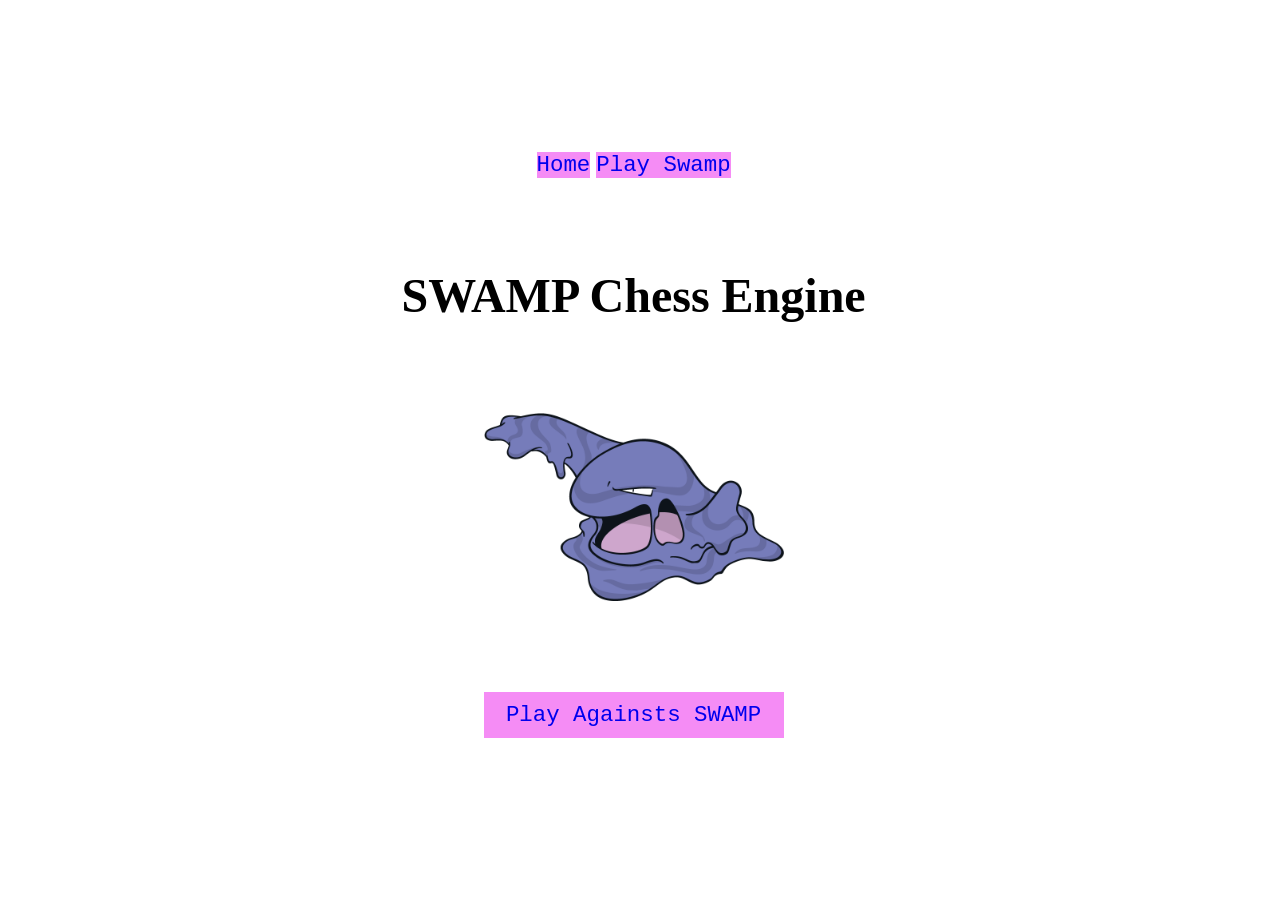
==== index.html @ 95b727c0 "commit message" ====
<!DOCTYPE html>
<html lang="en">
<head>
    <meta charset="UTF-8">
    <meta name="viewport" content="width=device-width, initial-scale=1.0">
    <link rel="stylesheet" href="./css/index.css">

    <title>Swamp Chess Engine</title>
</head>
<body>

    <header>

        <a href="./index.html">Home</a>
        <a href="./swampMenu.html">Play Swamp</a>

    </header>


    <h1>SWAMP Chess Engine</h1>
    <img src="./images/swamp.png" alt="SWAMP LOGO">
    <div>
    <a href="./swampMenu.html">Play Againsts SWAMP</a>
    </div>


</body>
</html>
---- css/index.css ----
*{
    margin  :0px;
    padding :0px;
    overflow: hidden;
}


body{
    width: 99vw;
    height: 99vh;
    display: flex;
    flex-direction: column;
    justify-content: center;
    align-items: center;
    gap: 10vh;

}

a{

    width: max(23vw , 300px);
    padding: 10px 0px;
    background: rgb(245, 140, 245);
    text-align: center;
    text-justify: center;
    text-decoration: none;
    font-size: 1.4rem;
    font-family: 'Courier New', Courier, monospace;
    border: 1px solid white;
}

div{
    display: flex;
    flex-direction: column;
}

img{
    width: max(20vw , 300px) ;

}


h1{
    font-size: 3rem;
    text-align: center;
}
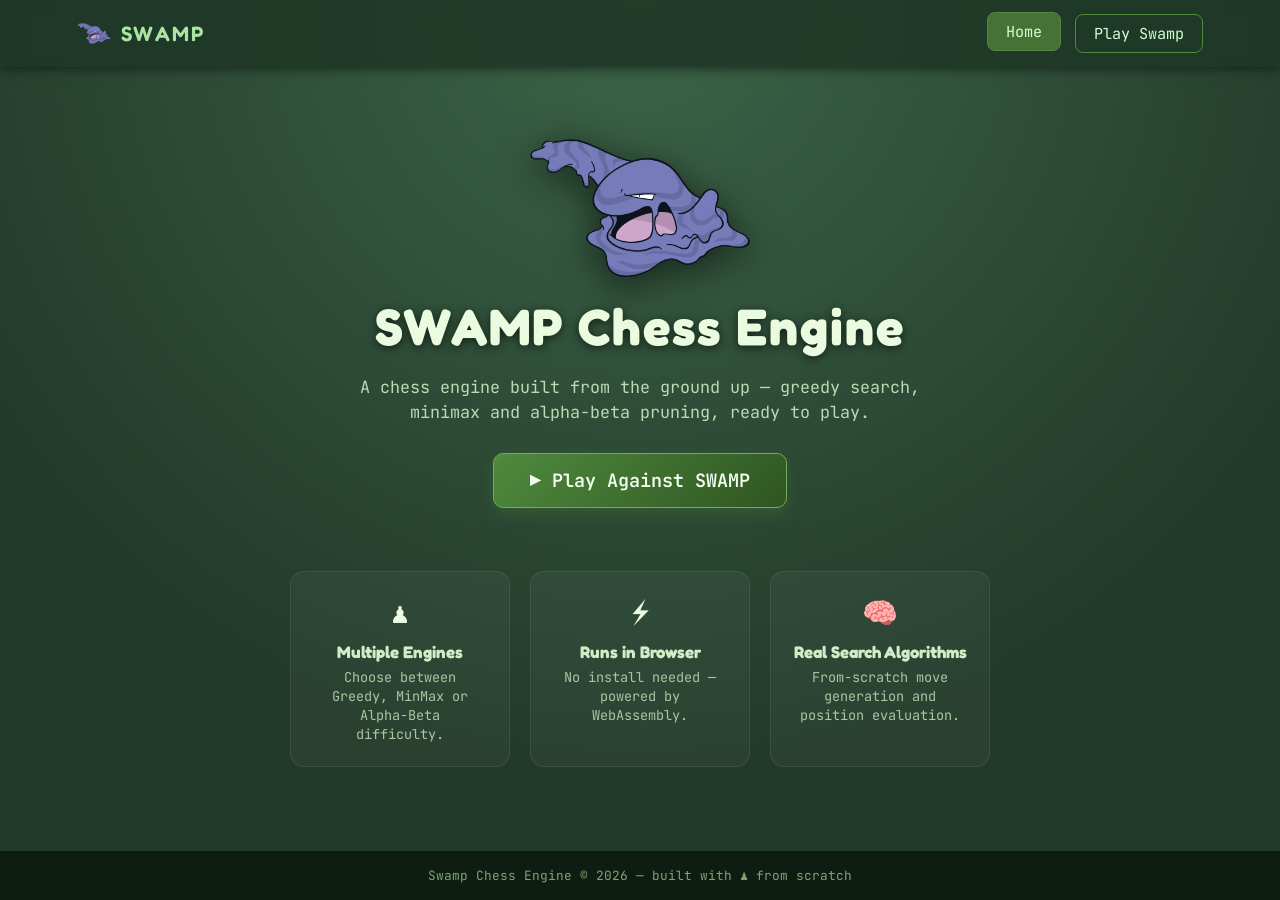
==== commit b1eab2fa: "Redesign UI: dark swamp theme, sticky header, hero/menu cards, toggle evaluation button, lighter bac" ====
--- a/index.html
+++ b/index.html
@@ -3,26 +3,52 @@
 <head>
     <meta charset="UTF-8">
     <meta name="viewport" content="width=device-width, initial-scale=1.0">
+    <link rel="preconnect" href="https://fonts.googleapis.com">
+    <link href="https://fonts.googleapis.com/css2?family=Fredoka:wght@500;600&family=JetBrains+Mono:wght@400;600&display=swap" rel="stylesheet">
     <link rel="stylesheet" href="./css/index.css">
-
     <title>Swamp Chess Engine</title>
 </head>
 <body>
 
     <header>
-
-        <a href="./index.html">Home</a>
-        <a href="./swampMenu.html">Play Swamp</a>
-
+        <div class="brand">
+            <img src="./images/swamp.png" alt="Swamp logo" class="brand-icon">
+            <span>SWAMP</span>
+        </div>
+        <nav>
+            <a href="./index.html" class="active">Home</a>
+            <a href="./swampMenu.html">Play Swamp</a>
+        </nav>
     </header>
 
+    <main class="hero">
+        <img src="./images/swamp.png" alt="SWAMP LOGO" class="logo">
+        <h1>SWAMP Chess Engine</h1>
+        <p class="tagline">A chess engine built from the ground up — greedy search, minimax and alpha‑beta pruning, ready to play.</p>
+        <a href="./swampMenu.html" class="cta">▶ Play Against SWAMP</a>
 
-    <h1>SWAMP Chess Engine</h1>
-    <img src="./images/swamp.png" alt="SWAMP LOGO">
-    <div>
-    <a href="./swampMenu.html">Play Againsts SWAMP</a>
-    </div>
+        <div class="features">
+            <div class="feature-card">
+                <span class="feature-icon">♟</span>
+                <h3>Multiple Engines</h3>
+                <p>Choose between Greedy, MinMax or Alpha‑Beta difficulty.</p>
+            </div>
+            <div class="feature-card">
+                <span class="feature-icon">⚡</span>
+                <h3>Runs in Browser</h3>
+                <p>No install needed — powered by WebAssembly.</p>
+            </div>
+            <div class="feature-card">
+                <span class="feature-icon">🧠</span>
+                <h3>Real Search Algorithms</h3>
+                <p>From-scratch move generation and position evaluation.</p>
+            </div>
+        </div>
+    </main>
 
+    <footer>
+        <p>Swamp Chess Engine &copy; 2026 — built with ♟ from scratch</p>
+    </footer>
 
 </body>
 </html>
--- a/css/index.css
+++ b/css/index.css
@@ -1,46 +1,257 @@
 *{
-    margin  :0px;
-    padding :0px;
-    overflow: hidden;
-}
-
+    margin: 0;
+    padding: 0;
+    box-sizing: border-box;
+}
 
 body{
-    width: 99vw;
-    height: 99vh;
-    display: flex;
-    flex-direction: column;
+    min-height: 100vh;
+    display: flex;
+    flex-direction: column;
+    background: radial-gradient(circle at top, #3c6448 0%, #223a2a 70%);
+    font-family: 'JetBrains Mono', 'Courier New', monospace;
+    color: #eafbe0;
+}
+
+/* ---------- HEADER ---------- */
+header{
+    width: 100%;
+    display: flex;
+    justify-content: space-between;
+    align-items: center;
+    padding: 14px 6vw;
+    background: rgba(30, 55, 38, 0.85);
+    backdrop-filter: blur(6px);
+    box-shadow: 0 2px 10px rgba(0,0,0,0.5);
+    position: sticky;
+    top: 0;
+    z-index: 10;
+}
+
+.brand{
+    display: flex;
+    align-items: center;
+    gap: 10px;
+    font-family: 'Fredoka', sans-serif;
+    font-size: 1.3rem;
+    font-weight: 600;
+    letter-spacing: 2px;
+    color: #a8e6a1;
+}
+
+.brand-icon{
+    width: 34px;
+    height: 34px;
+    object-fit: contain;
+}
+
+nav{
+    display: flex;
+    gap: 14px;
+}
+
+nav a{
+    padding: 8px 18px;
+    background: transparent;
+    border: 1px solid #4f8a3d;
+    border-radius: 8px;
+    color: #d3ffcf;
+    text-decoration: none;
+    font-size: 0.95rem;
+    transition: background 0.2s ease, transform 0.15s ease;
+}
+
+nav a:hover,
+nav a.active{
+    background: #467235;
+    transform: translateY(-2px);
+}
+
+/* ---------- HERO (index.html) ---------- */
+.hero{
+    flex: 1;
+    display: flex;
+    flex-direction: column;
+    align-items: center;
+    text-align: center;
+    padding: 6vh 6vw 8vh;
+    gap: 18px;
+}
+
+.logo{
+    width: min(220px, 40vw);
+    margin-top: 2vh;
+    filter: drop-shadow(0 8px 18px rgba(0,0,0,0.55));
+    animation: float 4s ease-in-out infinite;
+}
+
+@keyframes float{
+    0%, 100% { transform: translateY(0px); }
+    50%      { transform: translateY(-10px); }
+}
+
+h1{
+    font-family: 'Fredoka', sans-serif;
+    font-size: clamp(2rem, 5vw, 3.2rem);
+    letter-spacing: 2px;
+    color: #eafbe0;
+    text-shadow: 0 2px 10px rgba(0,0,0,0.6);
+}
+
+.tagline{
+    max-width: 560px;
+    color: #bcd9b5;
+    font-size: 1.05rem;
+    line-height: 1.5;
+}
+
+.cta{
+    margin-top: 10px;
+    padding: 14px 36px;
+    background: linear-gradient(135deg, #4f8a3d, #2f5522);
+    color: #f4fff0;
+    text-decoration: none;
+    font-size: 1.15rem;
+    font-weight: 600;
+    border-radius: 10px;
+    border: 1px solid #6fae57;
+    box-shadow: 0 6px 16px rgba(70, 114, 53, 0.4);
+    transition: transform 0.15s ease, box-shadow 0.15s ease;
+}
+
+.cta:hover{
+    transform: translateY(-3px) scale(1.03);
+    box-shadow: 0 10px 22px rgba(70, 114, 53, 0.55);
+}
+
+/* feature cards on the home page */
+.features{
+    display: flex;
+    flex-wrap: wrap;
     justify-content: center;
-    align-items: center;
-    gap: 10vh;
-
-}
-
-a{
-
-    width: max(23vw , 300px);
-    padding: 10px 0px;
-    background: rgb(245, 140, 245);
+    gap: 20px;
+    margin-top: 5vh;
+    max-width: 900px;
+}
+
+.feature-card{
+    background: rgba(255,255,255,0.04);
+    border: 1px solid rgba(255,255,255,0.08);
+    border-radius: 14px;
+    padding: 22px;
+    width: 220px;
+    transition: transform 0.2s ease, background 0.2s ease;
+}
+
+.feature-card:hover{
+    transform: translateY(-6px);
+    background: rgba(255,255,255,0.07);
+}
+
+.feature-icon{
+    font-size: 1.8rem;
+}
+
+.feature-card h3{
+    font-family: 'Fredoka', sans-serif;
+    margin: 10px 0 6px;
+    color: #cdeec6;
+    font-size: 1.05rem;
+}
+
+.feature-card p{
+    font-size: 0.85rem;
+    color: #a7c7a0;
+    line-height: 1.4;
+}
+
+/* ---------- MENU (swampMenu.html) ---------- */
+.menu{
+    flex: 1;
+    display: flex;
+    flex-direction: column;
+    align-items: center;
     text-align: center;
-    text-justify: center;
+    padding: 7vh 6vw;
+    gap: 14px;
+}
+
+.menu h1{
+    font-size: clamp(1.8rem, 4vw, 2.6rem);
+}
+
+.menu-cards{
+    margin-top: 4vh;
+    display: flex;
+    flex-wrap: wrap;
+    justify-content: center;
+    gap: 22px;
+    width: 100%;
+    max-width: 900px;
+}
+
+.menu-card{
+    flex: 1 1 220px;
+    max-width: 260px;
+    background: linear-gradient(160deg, rgba(70,114,53,0.25), rgba(10,24,14,0.6));
+    border: 1px solid #4f8a3d;
+    border-radius: 14px;
+    padding: 26px 18px;
     text-decoration: none;
-    font-size: 1.4rem;
-    font-family: 'Courier New', Courier, monospace;
-    border: 1px solid white;
-}
-
-div{
-    display: flex;
-    flex-direction: column;
-}
-
-img{
-    width: max(20vw , 300px) ;
-
-}
-
-
-h1{
-    font-size: 3rem;
+    color: #eafbe0;
+    display: flex;
+    flex-direction: column;
+    gap: 6px;
+    transition: transform 0.2s ease, box-shadow 0.2s ease, background 0.2s ease;
+}
+
+.menu-card:hover{
+    transform: translateY(-6px);
+    background: linear-gradient(160deg, rgba(70,114,53,0.45), rgba(10,24,14,0.7));
+    box-shadow: 0 10px 24px rgba(0,0,0,0.45);
+}
+
+.menu-card .level{
+    font-size: 0.8rem;
+    letter-spacing: 2px;
+    text-transform: uppercase;
+    color: #8fd47f;
+}
+
+.menu-card .engine-name{
+    font-family: 'Fredoka', sans-serif;
+    font-size: 1.25rem;
+    font-weight: 600;
+}
+
+.menu-card .engine-desc{
+    font-size: 0.85rem;
+    color: #b6d4ae;
+    line-height: 1.4;
+}
+
+/* ---------- FOOTER ---------- */
+footer{
     text-align: center;
-}
+    padding: 16px;
+    font-size: 0.8rem;
+    color: #7fa377;
+    background: rgba(10, 24, 14, 0.85);
+}
+
+/* ---------- RESPONSIVE ---------- */
+@media (max-width: 600px){
+    header{
+        flex-direction: column;
+        gap: 10px;
+        padding: 12px 4vw;
+    }
+    nav a{
+        padding: 6px 12px;
+        font-size: 0.85rem;
+    }
+    .menu-cards{
+        flex-direction: column;
+        align-items: center;
+    }
+}
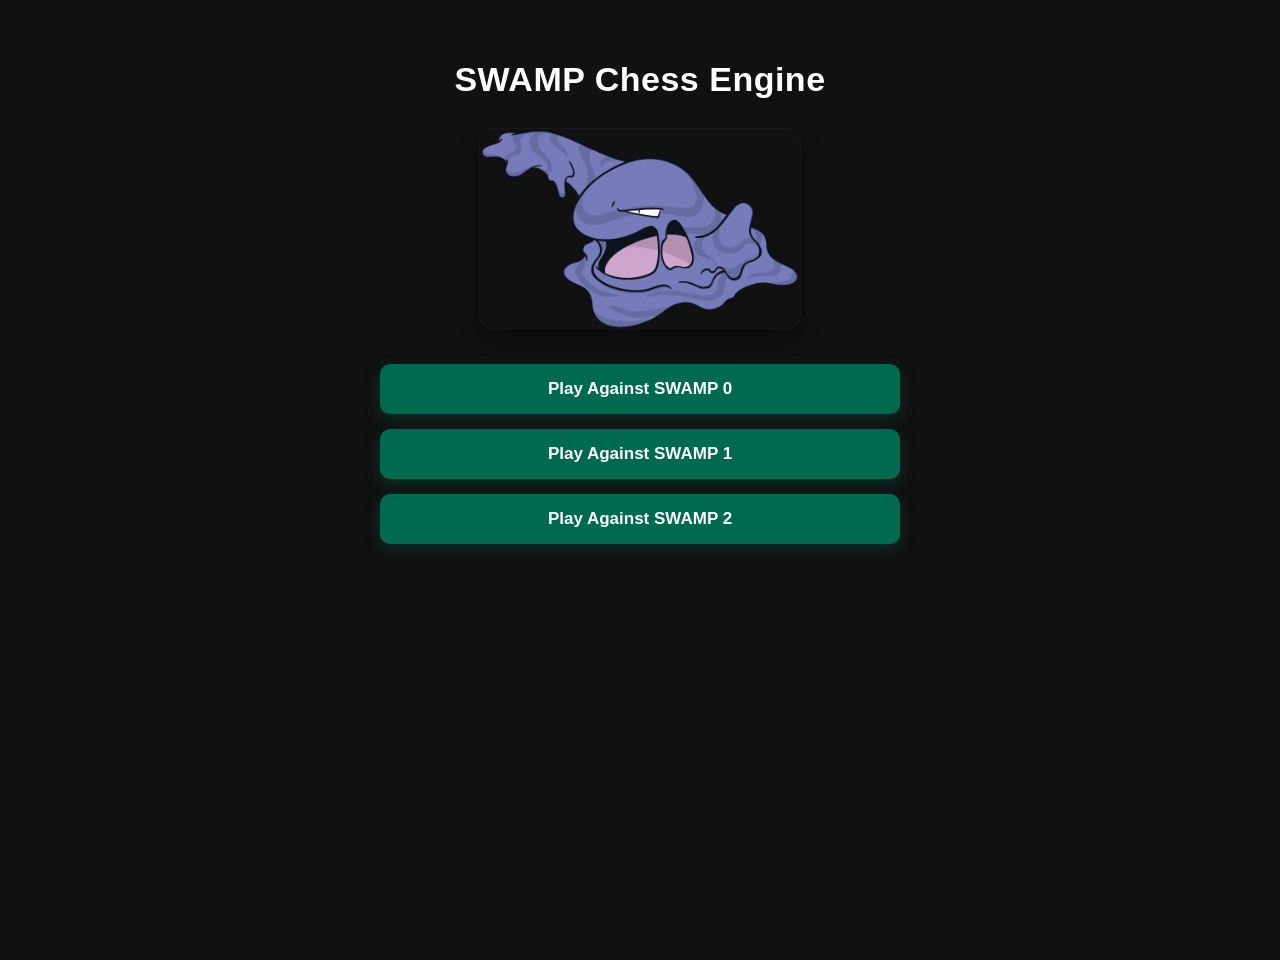
==== commit 175678fd: "message 1" ====
--- a/index.html
+++ b/index.html
@@ -3,52 +3,129 @@
 <head>
     <meta charset="UTF-8">
     <meta name="viewport" content="width=device-width, initial-scale=1.0">
-    <link rel="preconnect" href="https://fonts.googleapis.com">
-    <link href="https://fonts.googleapis.com/css2?family=Fredoka:wght@500;600&family=JetBrains+Mono:wght@400;600&display=swap" rel="stylesheet">
+
+    <title>Swamp Chess Engine</title>
+
     <link rel="stylesheet" href="./css/index.css">
-    <title>Swamp Chess Engine</title>
+
+    <style>
+        body {
+            margin: 0;
+            min-height: 100vh;
+            background: #111111;
+            color: #ffffff;
+            font-family: Arial, sans-serif;
+        }
+
+        header {
+            width: 100%;
+            box-sizing: border-box;
+            display: flex;
+            justify-content: center;
+            align-items: center;
+            gap: 15px;
+            padding: 18px 20px;
+            background: #1a1a1a;
+            border-bottom: 1px solid #333333;
+            box-shadow: 0 4px 12px rgba(0, 0, 0, 0.35);
+        }
+
+        header a {
+            padding: 11px 22px;
+            background: #006A4E;
+            color: #ffffff;
+            text-decoration: none;
+            border-radius: 8px;
+            font-size: 15px;
+            font-weight: 600;
+            box-shadow: 0 4px 10px rgba(0, 106, 78, 0.35);
+            transition: 0.2s ease;
+        }
+
+        header a:hover {
+            transform: translateY(-2px);
+            opacity: 0.9;
+            box-shadow: 0 6px 14px rgba(0, 106, 78, 0.45);
+        }
+
+        main {
+            width: 92%;
+            max-width: 520px;
+            margin: 60px auto;
+            display: flex;
+            flex-direction: column;
+            align-items: center;
+            text-align: center;
+        }
+
+        h1 {
+            margin: 0 0 30px;
+            font-size: 34px;
+            font-weight: 700;
+            letter-spacing: 0.5px;
+        }
+
+        img {
+            width: 100%;
+            max-width: 320px;
+            height: auto;
+            display: block;
+            margin-bottom: 35px;
+            border-radius: 14px;
+            box-shadow:
+                0 8px 20px rgba(0, 0, 0, 0.45),
+                0 0 0 1px rgba(255, 255, 255, 0.05);
+        }
+
+        main div {
+            width: 100%;
+            margin-bottom: 15px;
+        }
+
+        main div a {
+            display: block;
+            width: 100%;
+            box-sizing: border-box;
+            padding: 15px 20px;
+            background: #006A4E;
+            color: #ffffff;
+            text-decoration: none;
+            border-radius: 10px;
+            font-size: 17px;
+            font-weight: 600;
+            box-shadow: 0 5px 14px rgba(0, 106, 78, 0.35);
+            transition: 0.2s ease;
+        }
+
+        main div a:hover {
+            transform: translateY(-2px);
+            opacity: 0.9;
+            box-shadow: 0 8px 18px rgba(0, 106, 78, 0.45);
+        }
+    </style>
 </head>
+
 <body>
 
-    <header>
-        <div class="brand">
-            <img src="./images/swamp.png" alt="Swamp logo" class="brand-icon">
-            <span>SWAMP</span>
+
+
+    <main>
+        <h1>SWAMP Chess Engine</h1>
+
+        <img src="./images/swamp.png" alt="SWAMP LOGO">
+
+        <div>
+            <a href="./play_swamp0.html">Play Against SWAMP 0</a>
         </div>
-        <nav>
-            <a href="./index.html" class="active">Home</a>
-            <a href="./swampMenu.html">Play Swamp</a>
-        </nav>
-    </header>
 
-    <main class="hero">
-        <img src="./images/swamp.png" alt="SWAMP LOGO" class="logo">
-        <h1>SWAMP Chess Engine</h1>
-        <p class="tagline">A chess engine built from the ground up — greedy search, minimax and alpha‑beta pruning, ready to play.</p>
-        <a href="./swampMenu.html" class="cta">▶ Play Against SWAMP</a>
+        <div>
+            <a href="./play_swamp1.html">Play Against SWAMP 1</a>
+        </div>
 
-        <div class="features">
-            <div class="feature-card">
-                <span class="feature-icon">♟</span>
-                <h3>Multiple Engines</h3>
-                <p>Choose between Greedy, MinMax or Alpha‑Beta difficulty.</p>
-            </div>
-            <div class="feature-card">
-                <span class="feature-icon">⚡</span>
-                <h3>Runs in Browser</h3>
-                <p>No install needed — powered by WebAssembly.</p>
-            </div>
-            <div class="feature-card">
-                <span class="feature-icon">🧠</span>
-                <h3>Real Search Algorithms</h3>
-                <p>From-scratch move generation and position evaluation.</p>
-            </div>
+        <div>
+            <a href="./play_swamp2.html">Play Against SWAMP 2</a>
         </div>
     </main>
 
-    <footer>
-        <p>Swamp Chess Engine &copy; 2026 — built with ♟ from scratch</p>
-    </footer>
-
 </body>
-</html>
+</html>
